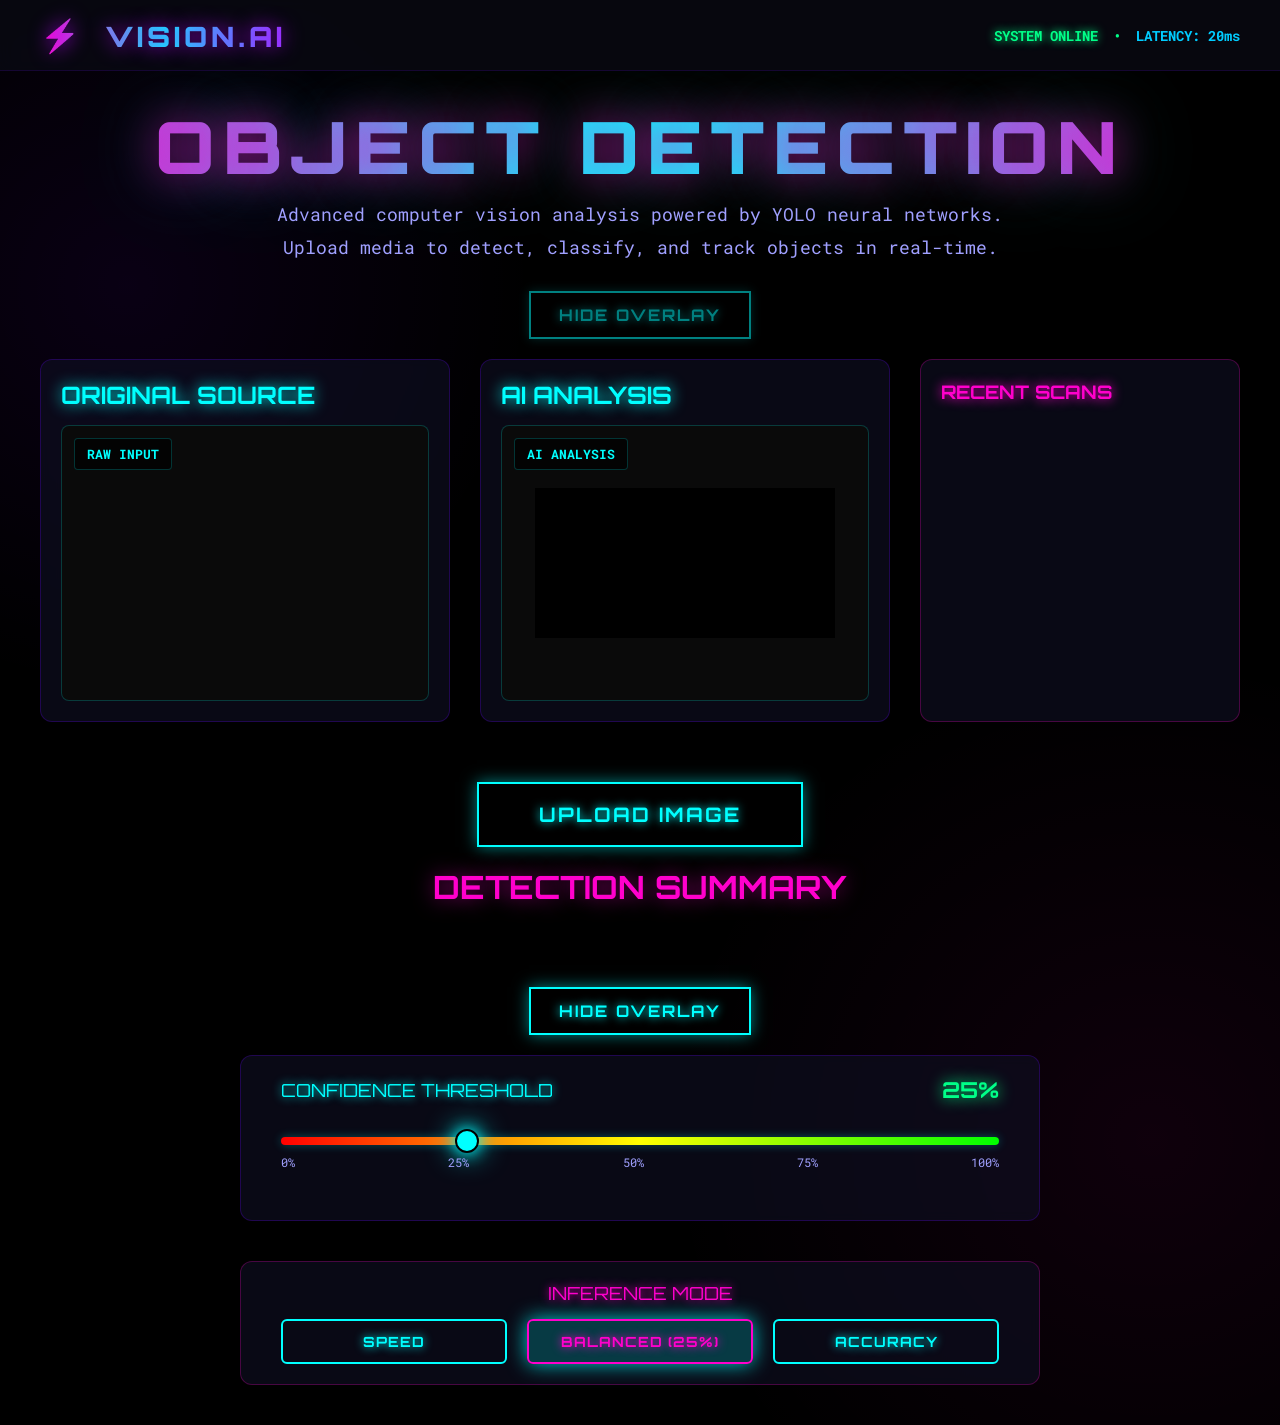
==== frontend/index.html @ 51661f1e "chatGPT suggested changes made to the file" ====
<!DOCTYPE html>
<html lang="en">
<head>
  <meta charset="UTF-8" />
  <meta name="viewport" content="width=device-width, initial-scale=1.0"/>
  <title>VISION.AI - Neural Engine v2.0</title>
  <link rel="stylesheet" href="style.css" />
  <link href="https://fonts.googleapis.com/css2?family=Orbitron:wght@500;700;900&family=Roboto+Mono:wght@400;700&display=swap" rel="stylesheet">
  <!-- Orbitron for futuristic headings, Roboto Mono for tech text -->
</head>
<body>
  <div class="header">
    <div class="logo">
      <span class="lightning">⚡</span> VISION.AI
    </div>
    <div class="status">
      <span class="system">SYSTEM ONLINE</span>
      <span class="dot">•</span>
      <span class="latency">LATENCY: 20ms</span>
    </div>
  </div>

  <div class="main-title">
    <h1><span class="neon-pink">OBJECT</span> <span class="neon-blue">DETECTION</span></h1>
  </div>

  <div class="subtitle">
    <p>Advanced computer vision analysis powered by YOLO neural networks.</p>
    <p>Upload media to detect, classify, and track objects in real-time.</p>
  </div>

  <div class="controls">
    <button id="hideOverlayBtn" class="btn neon-btn">HIDE OVERLAY</button>
  </div>

  <div class="content-grid">
    <div class="panel original">
      <h2>ORIGINAL SOURCE</h2>
      <div class="image-container">
        <img id="originalImg" src=""/>
        <div id="rawInputLabel" class="label">RAW INPUT</div>
      </div>
    </div>

    <div class="panel analysis">
      <h2>AI ANALYSIS</h2>
      <div class="image-container">
        <canvas id="analyzedCanvas"></canvas>
        <div id="aiAnalysisLabel" class="label">AI ANALYSIS</div>
      </div>
    </div>

    <div class="sidebar">
      <div class="recent-scans">
        <h3>RECENT SCANS</h3>
        <div id="recentList">
          <!-- Recent thumbnails will be appended here via JS -->
        </div>
      </div>
    </div>
  </div>

  <div class="upload-section">
    <label for="fileUpload" class="upload-label neon-btn">UPLOAD IMAGE</label>
    <input type="file" id="fileUpload" accept="image/*" hidden />
  </div>

  <div class="summary">
    <h2>DETECTION SUMMARY</h2>
    <div id="summaryTags">
      <!-- Tags like [2] AUTOS, [1] NUMBER_PLATE etc. will be added via JS -->
    </div>
  </div>

  <!-- Fullscreen Modal for zoomed preview -->
  <div id="previewModal" class="modal">
    <div class="modal-content">
      <span id="closeModal" class="close">×</span>
      <h2 class="modal-title">AI ANALYSIS - ZOOMED</h2>
      <div class="modal-image-container">
        <canvas id="modalCanvas"></canvas>
      </div>
    </div>
  </div>



  <div class="controls">
    <button id="hideOverlayBtn" class="btn neon-btn">HIDE OVERLAY</button>
  </div>

  <!-- Confidence Slider -->
  <div class="confidence-slider">
    <div class="slider-header">
      <span class="slider-title">CONFIDENCE THRESHOLD</span>
      <span id="confidenceValue" class="slider-value">25%</span>
    </div>
    <div class="slider-container">
      <input type="range" id="confidenceSlider" min="0" max="100" value="25" class="slider">
      <div class="slider-labels">
        <span>0%</span>
        <span>25%</span>
        <span>50%</span>
        <span>75%</span>
        <span>100%</span>
      </div>
    </div>
  </div>

  <!-- INFERENCE MODE SELECTOR - YE ADD KARO -->
  <div class="mode-selector">
    <div class="mode-title">INFERENCE MODE</div>
    <div class="mode-buttons">
      <button class="mode-btn" data-mode="speed">SPEED</button>
      <button class="mode-btn active" data-mode="balanced">BALANCED (25%)</button>
      <button class="mode-btn" data-mode="accuracy">ACCURACY</button>
    </div>
  </div>

  <script src="script.js"></script>
</body>
</html>
---- frontend/style.css ----
* {
  margin: 0;
  padding: 0;
  box-sizing: border-box;
}

body {
  background: #000000;
  color: #e0e0ff;
  font-family: 'Roboto Mono', monospace;
  min-height: 100vh;
  overflow-x: hidden;
  background-image: 
    radial-gradient(circle at 10% 20%, rgba(120, 0, 255, 0.08) 0%, transparent 25%),
    radial-gradient(circle at 90% 80%, rgba(255, 0, 200, 0.06) 0%, transparent 30%);
}

.header {
  display: flex;
  justify-content: space-between;
  align-items: center;
  padding: 15px 40px;
  background: rgba(10, 10, 20, 0.7);
  border-bottom: 1px solid rgba(100, 0, 255, 0.15);
  backdrop-filter: blur(8px);
}

.logo {
  font-family: 'Orbitron', sans-serif;
  font-size: 28px;
  font-weight: 900;
  letter-spacing: 4px;
  background: linear-gradient(90deg, #ff00cc, #00ffff, #9933ff);
  -webkit-background-clip: text;
  -webkit-text-fill-color: transparent;
  text-shadow: 0 0 20px rgba(180, 0, 255, 0.8);
}

.lightning {
  font-size: 32px;
  margin-right: 8px;
  animation: pulse 2s infinite alternate;
}

.status {
  display: flex;
  align-items: center;
  gap: 15px;
  font-size: 14px;
  font-weight: 700;
}

.system {
  color: #00ff88;
  text-shadow: 0 0 10px #00ff88;
}

.dot {
  color: #00ff88;
  animation: blink 1.2s infinite;
}

.latency {
  color: #00ccff;
}

.main-title h1 {
  text-align: center;
  font-family: 'Orbitron', sans-serif;
  font-size: 72px;
  font-weight: 900;
  letter-spacing: 8px;
  margin: 30px 0 10px;
  background: linear-gradient(90deg, #ff00cc, #00ffff, #ff00cc);
  -webkit-background-clip: text;
  -webkit-text-fill-color: transparent;
  text-shadow: 0 0 40px rgba(255, 0, 200, 0.6), 0 0 80px rgba(0, 255, 255, 0.4);
  animation: neon-glow 3s ease-in-out infinite alternate;
}

.subtitle {
  text-align: center;
  color: #a0a0ff;
  font-size: 18px;
  margin-bottom: 30px;
  line-height: 1.5;
}

.subtitle p {
  margin: 6px 0;
}

.controls {
  text-align: center;
  margin: 20px 0;
}

.neon-btn {
  background: transparent;
  border: 2px solid #00ffff;
  color: #00ffff;
  padding: 12px 28px;
  font-family: 'Orbitron', sans-serif;
  font-size: 16px;
  font-weight: 700;
  letter-spacing: 2px;
  cursor: pointer;
  transition: all 0.3s;
  text-shadow: 0 0 10px #00ffff;
  box-shadow: 0 0 15px rgba(0, 255, 255, 0.5);
}

.neon-btn:hover {
  background: rgba(0, 255, 255, 0.15);
  box-shadow: 0 0 30px rgba(0, 255, 255, 0.8);
  transform: translateY(-2px);
}

.content-grid {
  display: grid;
  grid-template-columns: 1fr 1fr 320px;
  gap: 30px;
  max-width: 1600px;
  margin: 0 auto;
  padding: 0 40px 40px;
}

.panel {
  background: rgba(15, 15, 35, 0.6);
  border: 1px solid rgba(100, 0, 255, 0.25);
  border-radius: 12px;
  padding: 20px;
  backdrop-filter: blur(6px);
}

.panel h2 {
  font-family: 'Orbitron', sans-serif;
  font-size: 24px;
  color: #00ffff;
  margin-bottom: 15px;
  text-shadow: 0 0 15px #00ffff;
}

.image-container {
  position: relative;
  background: #0a0a0a;
  border: 1px solid rgba(0, 255, 255, 0.2);
  border-radius: 8px;
  overflow: hidden;
  aspect-ratio: 4 / 3;
  display: flex;
  align-items: center;
  justify-content: center;
}

#originalImg, #analyzedCanvas {
  max-width: 100%;
  max-height: 100%;
  object-fit: contain;
}

.label {
  position: absolute;
  top: 12px;
  left: 12px;
  background: rgba(0, 0, 0, 0.7);
  color: #00ffff;
  padding: 6px 12px;
  border-radius: 4px;
  font-size: 13px;
  font-weight: 700;
  border: 1px solid #00ffff33;
}

.sidebar {
  display: flex;
  flex-direction: column;
}

.recent-scans {
  background: rgba(15, 15, 35, 0.6);
  border: 1px solid rgba(255, 0, 200, 0.25);
  border-radius: 12px;
  padding: 20px;
  flex: 1;
}

.recent-scans h3 {
  font-family: 'Orbitron', sans-serif;
  color: #ff00cc;
  margin-bottom: 15px;
  text-shadow: 0 0 12px #ff00cc;
}

#recentList {
  display: flex;
  flex-direction: column;
  gap: 12px;
}

.recent-item {
  position: relative;
  border-radius: 8px;
  overflow: hidden;
  cursor: pointer;
  border: 1px solid rgba(100, 0, 255, 0.3);
}

.recent-item img {
  width: 100%;
  height: 140px;
  object-fit: cover;
}

.recent-label {
  position: absolute;
  bottom: 8px;
  left: 8px;
  background: rgba(0,0,0,0.75);
  color: #00ff88;
  padding: 4px 10px;
  border-radius: 4px;
  font-size: 12px;
}

.upload-section {
  text-align: center;
  margin: 40px 0;
}

.upload-label {
  font-size: 20px;
  padding: 18px 60px;
  cursor: pointer;
}

.summary {
  max-width: 1600px;
  margin: 0 auto 60px;
  padding: 0 40px;
}

.summary h2 {
  font-family: 'Orbitron', sans-serif;
  color: #ff00cc;
  font-size: 32px;
  margin-bottom: 20px;
  text-align: center;
  text-shadow: 0 0 20px #ff00cc88;
}

#summaryTags {
  display: flex;
  justify-content: center;
  gap: 20px;
  flex-wrap: wrap;
}

.tag {
  background: rgba(20, 20, 50, 0.8);
  border: 2px solid;
  border-radius: 50px;
  padding: 12px 28px;
  font-size: 18px;
  font-weight: 700;
  text-shadow: 0 0 10px currentColor;
  box-shadow: 0 0 20px currentColor;
  min-width: 140px;
  text-align: center;
}

/* Example tag colors - adjust classes in JS */
.tag-autos     { border-color: #00ffff; color: #00ffff; }
.tag-number    { border-color: #ff00cc; color: #ff00cc; }
.tag-bus       { border-color: #ffff00; color: #ffff00; }
.tag-twowheeler{ border-color: #00ff88; color: #00ff88; }

/* Glow animation */
@keyframes neon-glow {
  from { text-shadow: 0 0 20px #ff00cc88, 0 0 40px #00ffff66; }
  to   { text-shadow: 0 0 40px #ff00ccff, 0 0 80px #00ffffff; }
}

@keyframes pulse {
  from { opacity: 0.7; }
  to   { opacity: 1; }
}

@keyframes blink {
  0%, 100% { opacity: 1; }
  50%      { opacity: 0.3; }
}

/* Responsive adjustments */
@media (max-width: 1200px) {
  .content-grid {
    grid-template-columns: 1fr 1fr;
    gap: 20px;
  }
  .sidebar {
    grid-column: 1 / -1;
  }
}

@media (max-width: 768px) {
  .content-grid {
    grid-template-columns: 1fr;
  }
  .main-title h1 {
    font-size: 48px;
  }
}


/* Modal styles */
.modal {
  display: none;
  position: fixed;
  z-index: 1000;
  left: 0;
  top: 0;
  width: 100%;
  height: 100%;
  background-color: rgba(0,0,0,0.92);
  backdrop-filter: blur(8px);
}

.modal-content {
  position: relative;
  margin: 5% auto;
  padding: 20px;
  width: 90%;
  max-width: 1200px;
  background: rgba(15, 15, 35, 0.85);
  border: 2px solid #00ffff44;
  border-radius: 16px;
  box-shadow: 0 0 60px rgba(0, 255, 255, 0.4);
}

.close {
  position: absolute;
  top: 15px;
  right: 25px;
  color: #00ffff;
  font-size: 40px;
  font-weight: bold;
  cursor: pointer;
  text-shadow: 0 0 10px #00ffff;
}

.close:hover {
  color: #ff00cc;
}

.modal-title {
  font-family: 'Orbitron', sans-serif;
  color: #00ffff;
  text-align: center;
  margin-bottom: 20px;
  text-shadow: 0 0 20px #00ffff;
}

.modal-image-container {
  position: relative;
  max-height: 80vh;
  overflow: auto;
  border: 1px solid #00ffff33;
  border-radius: 12px;
  background: #000;
}

#modalCanvas {
  width: 100%;
  height: auto;
  object-fit: contain;
}

/* Better neon boxes - override canvas drawing styles if needed */
canvas {
  image-rendering: pixelated; /* optional for sharp edges */
}


#analyzedCanvas {
  transition: opacity 0.6s ease-in-out;   /* already added in JS, but safe to have here too */
}


/* Add to style.css */

/* Animation classes for button */
.neon-btn:disabled {
  opacity: 0.5;
  cursor: not-allowed;
  box-shadow: 0 0 10px rgba(0, 255, 255, 0.3);
}

.neon-btn:disabled:hover {
  background: transparent;
  transform: none;
  box-shadow: 0 0 10px rgba(0, 255, 255, 0.3);
}

/* Smooth transitions for canvas */
#analyzedCanvas {
  transition: none; /* Remove previous fade transition */
  image-rendering: pixelated;
}

/* Smooth animations */
@keyframes popIn {
  0% { transform: scale(0); opacity: 0; }
  70% { transform: scale(1.1); opacity: 1; }
  100% { transform: scale(1); opacity: 1; }
}

@keyframes popOut {
  0% { transform: scale(1); opacity: 1; }
  30% { transform: scale(1.1); opacity: 1; }
  100% { transform: scale(0); opacity: 0; }
}


/* Confidence Slider Styles */
.confidence-slider {
  max-width: 800px;
  margin: 20px auto 40px;
  padding: 20px 40px;
  background: rgba(15, 15, 35, 0.6);
  border: 1px solid rgba(100, 0, 255, 0.25);
  border-radius: 12px;
  backdrop-filter: blur(6px);
}

.slider-header {
  display: flex;
  justify-content: space-between;
  align-items: center;
  margin-bottom: 15px;
}

.slider-title {
  font-family: 'Orbitron', sans-serif;
  color: #00ffff;
  font-size: 18px;
  text-shadow: 0 0 10px #00ffff;
}

.slider-value {
  font-family: 'Orbitron', sans-serif;
  color: #ff00cc;
  font-size: 22px;
  font-weight: 700;
  text-shadow: 0 0 15px #ff00cc;
}

.slider-container {
  position: relative;
  padding: 10px 0 30px;
}

.slider {
  width: 100%;
  height: 8px;
  -webkit-appearance: none;
  appearance: none;
  background: linear-gradient(90deg, #ff0000, #ffff00, #00ff00);
  border-radius: 4px;
  outline: none;
  box-shadow: 0 0 10px rgba(0, 255, 255, 0.3);
}

.slider::-webkit-slider-thumb {
  -webkit-appearance: none;
  appearance: none;
  width: 24px;
  height: 24px;
  border-radius: 50%;
  background: #00ffff;
  cursor: pointer;
  border: 2px solid #000;
  box-shadow: 0 0 15px #00ffff, 0 0 30px #00ffff;
}

.slider::-moz-range-thumb {
  width: 24px;
  height: 24px;
  border-radius: 50%;
  background: #00ffff;
  cursor: pointer;
  border: 2px solid #000;
  box-shadow: 0 0 15px #00ffff, 0 0 30px #00ffff;
}

.slider-labels {
  display: flex;
  justify-content: space-between;
  margin-top: 5px;
  font-size: 12px;
  color: #a0a0ff;
}

.slider-labels span {
  font-family: 'Roboto Mono', monospace;
}

/* Add opacity to tag styles */
.tag {
  background: rgba(20, 20, 50, 0.8);
  border: 2px solid;
  border-radius: 50px;
  padding: 12px 28px;
  font-size: 18px;
  font-weight: 700;
  text-shadow: 0 0 10px currentColor;
  box-shadow: 0 0 20px currentColor;
  min-width: 140px;
  text-align: center;
  transition: all 0.3s ease;
}

/* Opacity effects for low confidence boxes */
.low-confidence {
  opacity: 0.4;
}

.medium-confidence {
  opacity: 0.7;
}

.high-confidence {
  opacity: 1;
}


/* Mode Selector Styles - Add this to your style.css */
.mode-selector {
  max-width: 800px;
  margin: 20px auto 40px;
  padding: 20px 40px;
  background: rgba(15, 15, 35, 0.6);
  border: 1px solid rgba(255, 0, 200, 0.25);
  border-radius: 12px;
  backdrop-filter: blur(6px);
}

.mode-title {
  font-family: 'Orbitron', sans-serif;
  color: #ff00cc;
  font-size: 18px;
  text-align: center;
  margin-bottom: 15px;
  text-shadow: 0 0 10px #ff00cc;
}

.mode-buttons {
  display: flex;
  justify-content: center;
  gap: 20px;
}

.mode-btn {
  background: transparent;
  border: 2px solid #00ffff;
  color: #00ffff;
  padding: 12px 24px;
  font-family: 'Orbitron', sans-serif;
  font-size: 14px;
  font-weight: 700;
  letter-spacing: 1px;
  cursor: pointer;
  border-radius: 6px;
  transition: all 0.3s;
  text-shadow: 0 0 10px #00ffff;
  flex: 1;
  text-align: center;
  min-width: 120px;
}

.mode-btn.active {
  background: rgba(0, 255, 255, 0.2);
  box-shadow: 0 0 20px rgba(0, 255, 255, 0.8);
  border-color: #ff00cc;
  color: #ff00cc;
  text-shadow: 0 0 10px #ff00cc;
}

.mode-btn:hover:not(.active) {
  background: rgba(0, 255, 255, 0.1);
  transform: translateY(-2px);
}

.mode-btn:disabled {
  opacity: 0.5;
  cursor: not-allowed;
  transform: none !important;
}

/* Update confidence slider value color */
.slider-value {
  font-family: 'Orbitron', sans-serif;
  color: #00ff88; /* Changed to green for 25% */
  font-size: 22px;
  font-weight: 700;
  text-shadow: 0 0 15px #00ff88;
}

/* Responsive adjustments */
@media (max-width: 768px) {
  .mode-buttons {
    flex-direction: column;
    gap: 10px;
  }
  
  .mode-btn {
    width: 100%;
  }
}
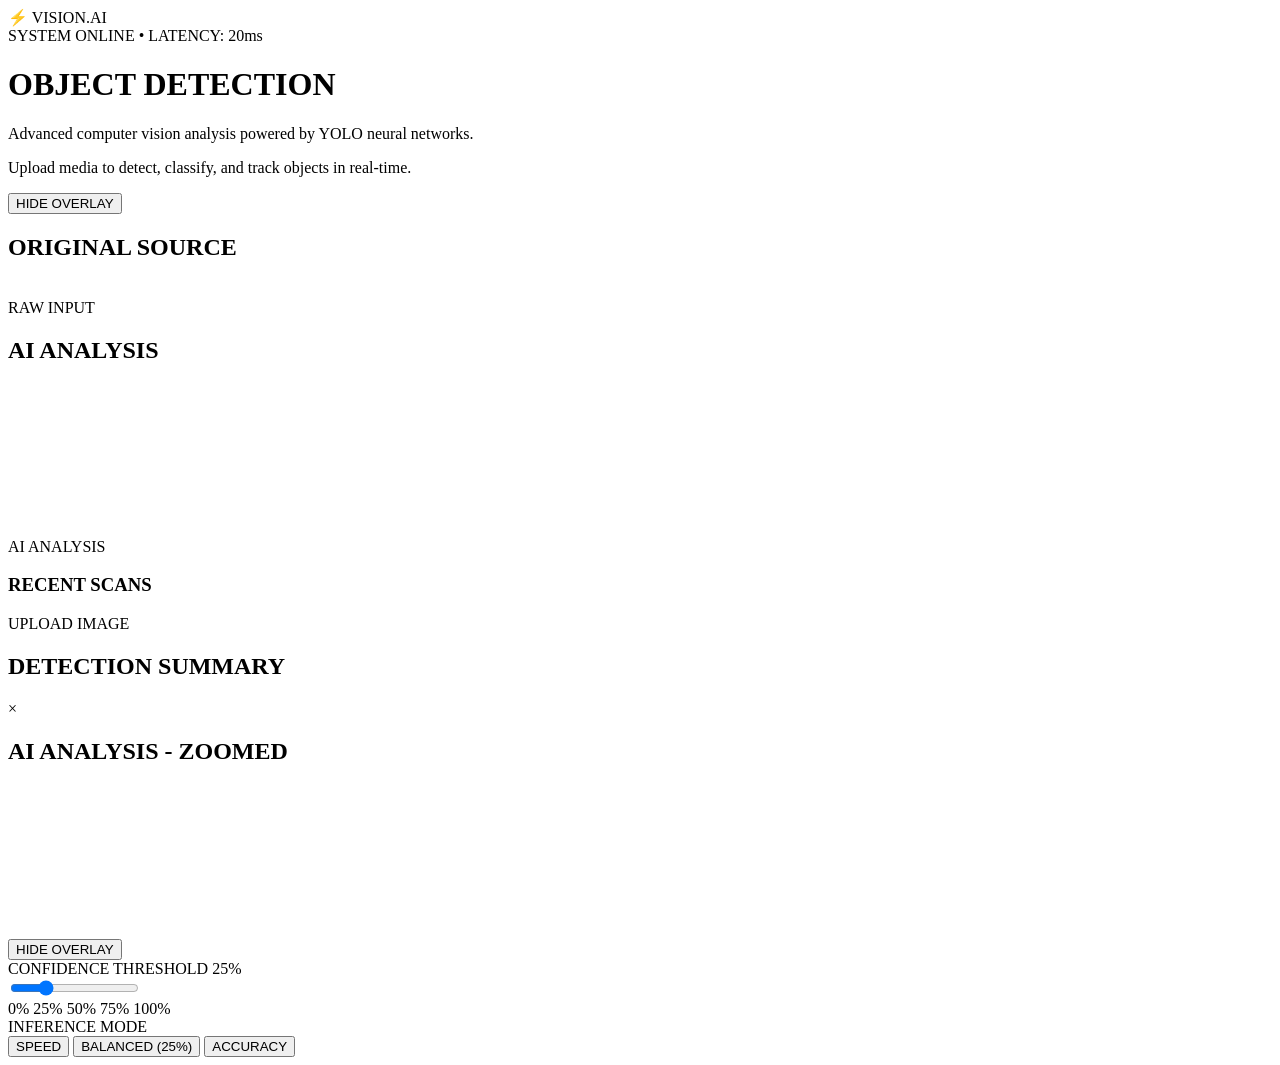
==== commit 7bff93b4: "Some Corrections are made" ====
--- a/frontend/index.html
+++ b/frontend/index.html
@@ -4,7 +4,7 @@
   <meta charset="UTF-8" />
   <meta name="viewport" content="width=device-width, initial-scale=1.0"/>
   <title>VISION.AI - Neural Engine v2.0</title>
-  <link rel="stylesheet" href="style.css" />
+  <link rel="stylesheet" href="/static/style.css">
   <link href="https://fonts.googleapis.com/css2?family=Orbitron:wght@500;700;900&family=Roboto+Mono:wght@400;700&display=swap" rel="stylesheet">
   <!-- Orbitron for futuristic headings, Roboto Mono for tech text -->
 </head>
@@ -117,6 +117,6 @@
     </div>
   </div>
 
-  <script src="script.js"></script>
+  <script src="/static/script.js"></script>
 </body>
 </html>
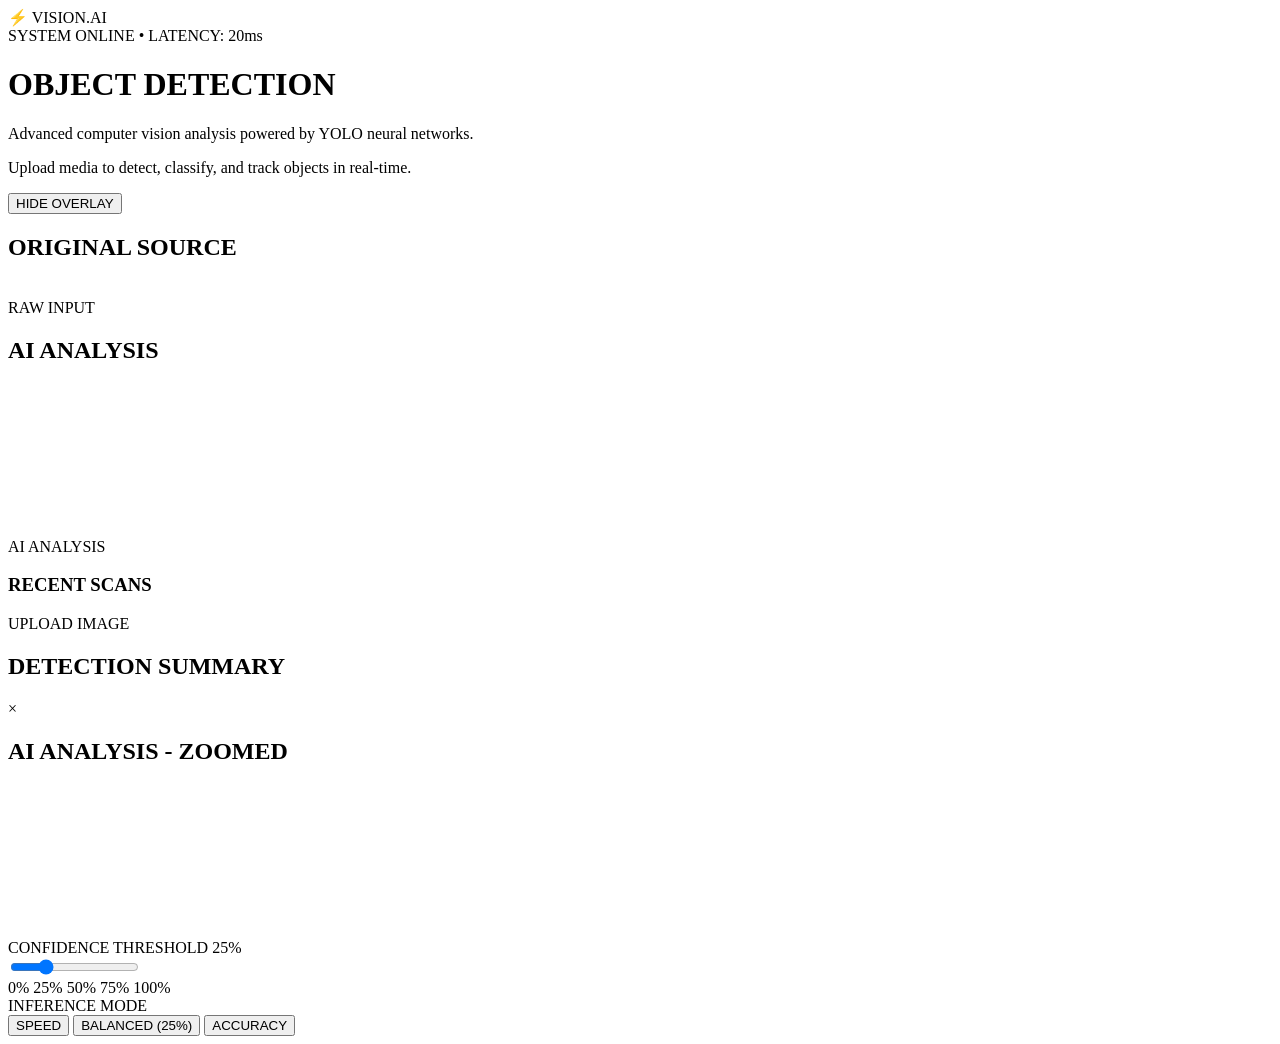
==== commit b513bf12: "finalaizing..." ====
--- a/frontend/index.html
+++ b/frontend/index.html
@@ -83,12 +83,6 @@
     </div>
   </div>
 
-
-
-  <div class="controls">
-    <button id="hideOverlayBtn" class="btn neon-btn">HIDE OVERLAY</button>
-  </div>
-
   <!-- Confidence Slider -->
   <div class="confidence-slider">
     <div class="slider-header">
